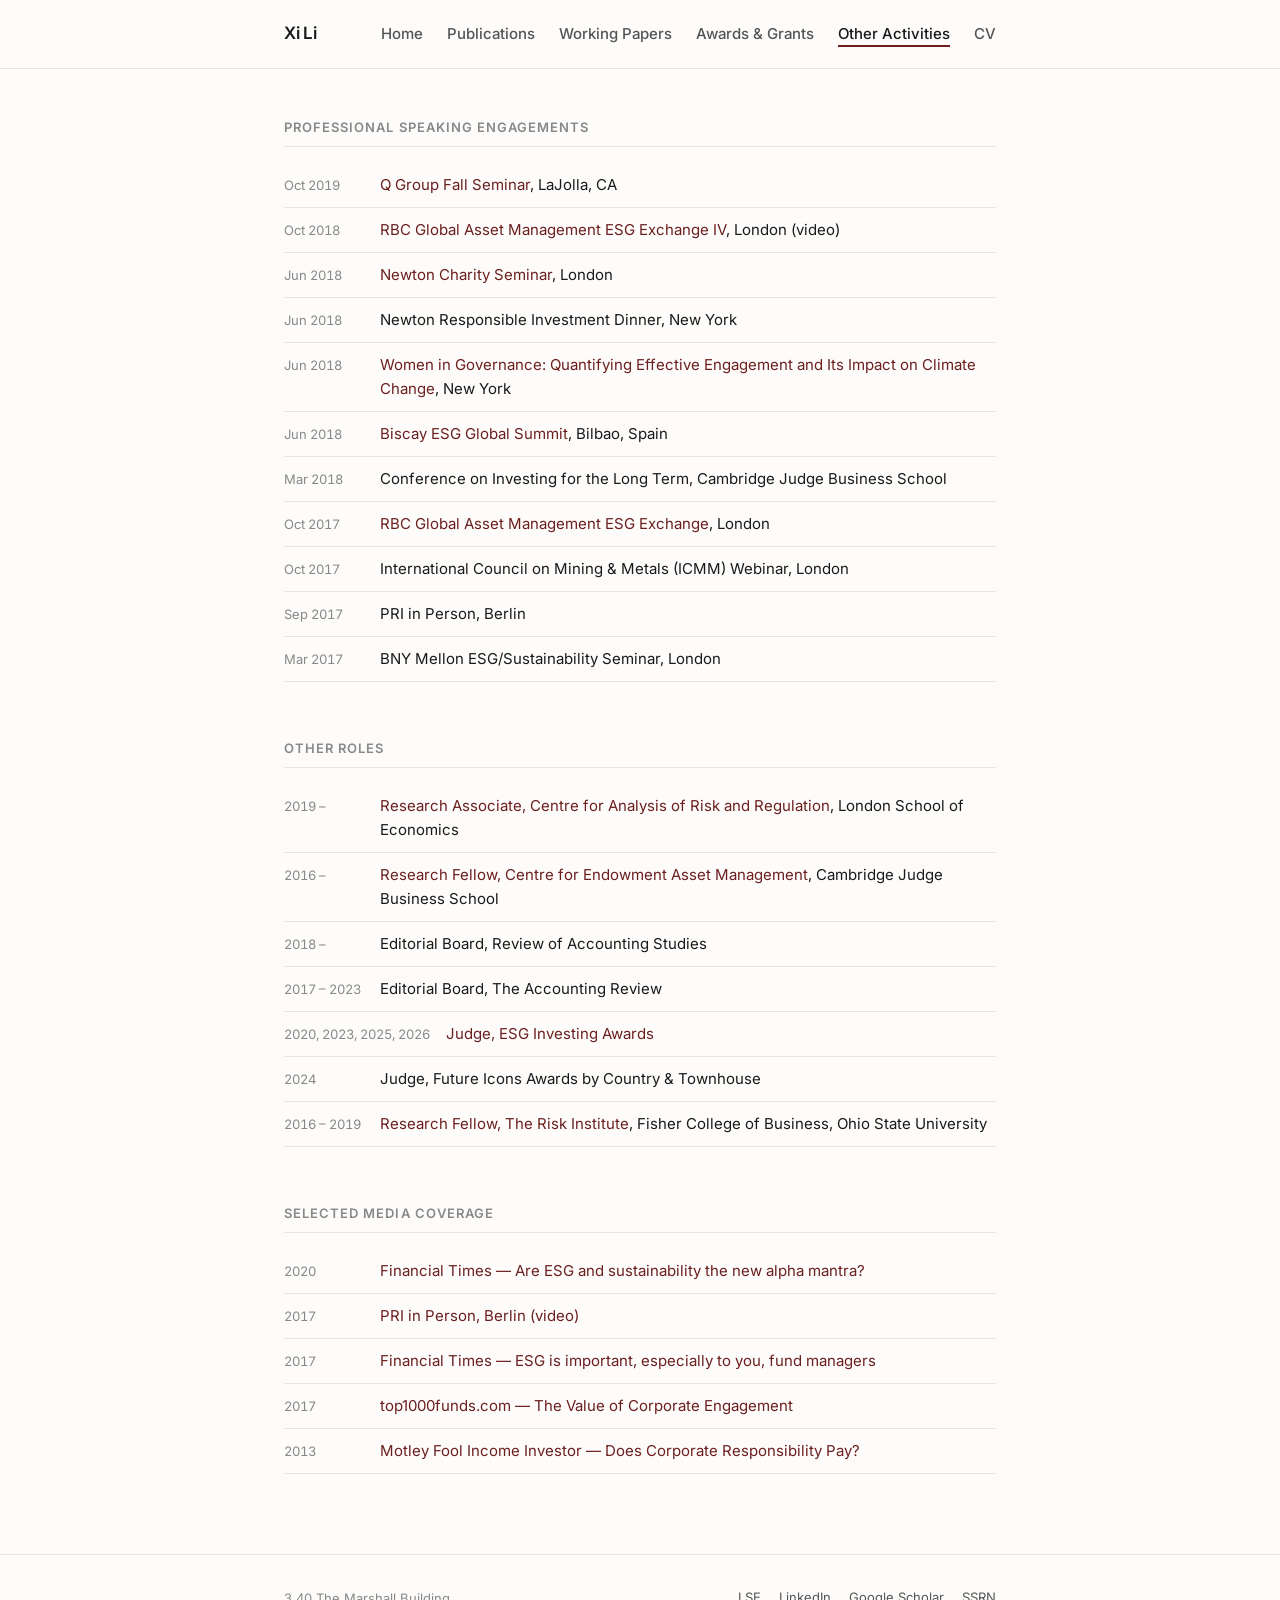
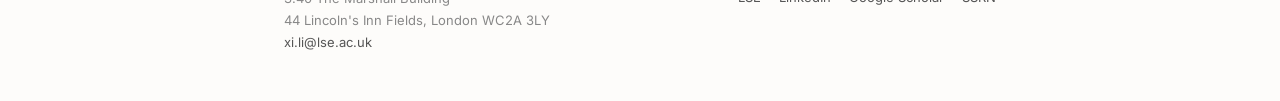
==== other-activities.html @ 0effff0c "Initial site" ====
<!doctype html>
<html lang="en">
<head>
<meta charset="utf-8">
<meta name="viewport" content="width=device-width, initial-scale=1">
<title>Other Activities — Xi Li</title>
<meta name="description" content="Speaking engagements, professional roles, and selected media coverage of Xi Li, Associate Professor of Accounting at LSE.">
<link rel="preconnect" href="https://fonts.googleapis.com">
<link rel="preconnect" href="https://fonts.gstatic.com" crossorigin>
<link href="https://fonts.googleapis.com/css2?family=Inter:wght@400;500;600&family=Source+Serif+4:opsz,wght@8..60,400;8..60,600;8..60,700&display=swap" rel="stylesheet">
<link rel="stylesheet" href="css/style.css">
</head>
<body>

<header class="site">
  <div class="wrap">
    <a href="index.html" class="brand">Xi Li</a>
    <nav class="primary">
      <a href="index.html">Home</a>
      <a href="publications.html">Publications</a>
      <a href="working-papers.html">Working Papers</a>
      <a href="awards.html">Awards &amp; Grants</a>
      <a href="other-activities.html" class="active">Other Activities</a>
      <a href="https://www.dropbox.com/scl/fi/eag09mhyev8l4w1ts8stu/CV-Xi-Li.pdf?rlkey=f359xc6a29ypjdeu09ueyacdv&amp;raw=1" target="_blank" rel="noopener">CV</a>
    </nav>
  </div>
</header>

<main class="wrap">

  <section class="block">
    <h2 class="section">Professional Speaking Engagements</h2>
    <ul class="awards">
      <li><span class="year">Oct 2019</span><span class="what"><a href="https://qgroup.wildapricot.org/" target="_blank" rel="noopener">Q Group Fall Seminar</a>, LaJolla, CA</span></li>
      <li><span class="year">Oct 2018</span><span class="what"><a href="https://www.linkedin.com/feed/update/urn:li:activity:6470987042464497664/" target="_blank" rel="noopener">RBC Global Asset Management ESG Exchange IV</a>, London (video)</span></li>
      <li><span class="year">Jun 2018</span><span class="what"><a href="https://www.newtonim.com/charity-seminar/agenda/" target="_blank" rel="noopener">Newton Charity Seminar</a>, London</span></li>
      <li><span class="year">Jun 2018</span><span class="what">Newton Responsible Investment Dinner, New York</span></li>
      <li><span class="year">Jun 2018</span><span class="what"><a href="https://www.newtonim.com/global/women-in-governance/" target="_blank" rel="noopener">Women in Governance: Quantifying Effective Engagement and Its Impact on Climate Change</a>, New York</span></li>
      <li><span class="year">Jun 2018</span><span class="what"><a href="https://www.biscayesgsummit.eus/en/programa/" target="_blank" rel="noopener">Biscay ESG Global Summit</a>, Bilbao, Spain</span></li>
      <li><span class="year">Mar 2018</span><span class="what">Conference on Investing for the Long Term, Cambridge Judge Business School</span></li>
      <li><span class="year">Oct 2017</span><span class="what"><a href="http://global.rbcgam.com/resources/documents/pdf/esg-exchange-2-201710-panel-write-up.pdf" target="_blank" rel="noopener">RBC Global Asset Management ESG Exchange</a>, London</span></li>
      <li><span class="year">Oct 2017</span><span class="what">International Council on Mining &amp; Metals (ICMM) Webinar, London</span></li>
      <li><span class="year">Sep 2017</span><span class="what">PRI in Person, Berlin</span></li>
      <li><span class="year">Mar 2017</span><span class="what">BNY Mellon ESG/Sustainability Seminar, London</span></li>
    </ul>
  </section>

  <section class="block">
    <h2 class="section">Other Roles</h2>
    <ul class="awards">
      <li><span class="year">2019 –</span><span class="what"><a href="http://www.lse.ac.uk/accounting/CARR" target="_blank" rel="noopener">Research Associate, Centre for Analysis of Risk and Regulation</a>, London School of Economics</span></li>
      <li><span class="year">2016 –</span><span class="what"><a href="https://www.jbs.cam.ac.uk/faculty-research/centres/ceam/" target="_blank" rel="noopener">Research Fellow, Centre for Endowment Asset Management</a>, Cambridge Judge Business School</span></li>
      <li><span class="year">2018 –</span><span class="what">Editorial Board, Review of Accounting Studies</span></li>
      <li><span class="year">2017 – 2023</span><span class="what">Editorial Board, The Accounting Review</span></li>
      <li><span class="year">2020, 2023, 2025, 2026</span><span class="what"><a href="https://www.esginvesting.co.uk/awards/" target="_blank" rel="noopener">Judge, ESG Investing Awards</a></span></li>
      <li><span class="year">2024</span><span class="what">Judge, Future Icons Awards by Country &amp; Townhouse</span></li>
      <li><span class="year">2016 – 2019</span><span class="what"><a href="https://fisher.osu.edu/centers-partnerships/risk-institute" target="_blank" rel="noopener">Research Fellow, The Risk Institute</a>, Fisher College of Business, Ohio State University</span></li>
    </ul>
  </section>

  <section class="block">
    <h2 class="section">Selected Media Coverage</h2>
    <ul class="awards">
      <li><span class="year">2020</span><span class="what"><a href="https://www.ft.com/content/6cee0b48-7760-46a5-9759-243aaaff7f8a" target="_blank" rel="noopener">Financial Times — Are ESG and sustainability the new alpha mantra?</a></span></li>
      <li><span class="year">2017</span><span class="what"><a href="https://www.youtube.com/watch?time_continue=2&amp;v=VAPi_jyHh-k" target="_blank" rel="noopener">PRI in Person, Berlin (video)</a></span></li>
      <li><span class="year">2017</span><span class="what"><a href="https://www.ft.com/content/33fe4068-f6f4-11e7-8715-e94187b3017e" target="_blank" rel="noopener">Financial Times — ESG is important, especially to you, fund managers</a></span></li>
      <li><span class="year">2017</span><span class="what"><a href="https://www.top1000funds.com/pri-in-person/2017/09/28/the-value-of-corporate-engagement/" target="_blank" rel="noopener">top1000funds.com — The Value of Corporate Engagement</a></span></li>
      <li><span class="year">2013</span><span class="what"><a href="https://www.xiliphd.com/wp-content/uploads/2018/03/Motley-Fool-Income-Investor-April-2013.pdf" target="_blank" rel="noopener">Motley Fool Income Investor — Does Corporate Responsibility Pay?</a></span></li>
    </ul>
  </section>

</main>

<footer class="site">
  <div class="wrap">
    <div class="contact">
      3.40 The Marshall Building<br>
      44 Lincoln's Inn Fields, London WC2A 3LY<br>
      <a href="mailto:xi.li@lse.ac.uk">xi.li@lse.ac.uk</a>
    </div>
    <div class="links">
      <a href="http://www.lse.ac.uk/accounting/people/xi-li" target="_blank" rel="noopener">LSE</a>
      <a href="https://www.linkedin.com/in/xi-li/" target="_blank" rel="noopener">LinkedIn</a>
      <a href="https://scholar.google.co.uk/citations?hl=en&amp;user=zsWf_08AAAAJ" target="_blank" rel="noopener">Google Scholar</a>
      <a href="http://papers.ssrn.com/sol3/cf_dev/AbsByAuth.cfm?per_id=740026" target="_blank" rel="noopener">SSRN</a>
    </div>
  </div>
</footer>

</body>
</html>
---- css/style.css ----
:root {
  --text: #1a1a1a;
  --text-muted: #555;
  --text-faint: #888;
  --rule: #e5e5e5;
  --accent: #6b1f1f;
  --bg: #fdfcfa;
  --bg-soft: #f5f2ec;
  --max-w: 760px;
  --serif: 'Source Serif 4', 'Source Serif Pro', Georgia, 'Times New Roman', serif;
  --sans: 'Inter', -apple-system, BlinkMacSystemFont, 'Segoe UI', system-ui, sans-serif;
}

* { box-sizing: border-box; }

html, body {
  margin: 0;
  padding: 0;
}

body {
  font-family: var(--serif);
  font-size: 18px;
  line-height: 1.6;
  color: var(--text);
  background: var(--bg);
  -webkit-font-smoothing: antialiased;
  -moz-osx-font-smoothing: grayscale;
}

.wrap {
  max-width: var(--max-w);
  margin: 0 auto;
  padding: 0 24px;
}

/* ---- Header / nav ---- */
header.site {
  border-bottom: 1px solid var(--rule);
  padding: 20px 0;
  margin-bottom: 48px;
}

header.site .wrap {
  display: flex;
  justify-content: space-between;
  align-items: baseline;
  flex-wrap: wrap;
  gap: 12px 24px;
}

.brand {
  font-family: var(--sans);
  font-weight: 600;
  font-size: 17px;
  letter-spacing: -0.01em;
  color: var(--text);
  text-decoration: none;
}

.brand:hover { color: var(--accent); }

nav.primary {
  font-family: var(--sans);
  font-size: 15px;
}

nav.primary a {
  color: var(--text-muted);
  text-decoration: none;
  margin-left: 20px;
  font-weight: 500;
}

nav.primary a:first-child { margin-left: 0; }
nav.primary a:hover { color: var(--accent); }
nav.primary a.active { color: var(--text); border-bottom: 2px solid var(--accent); padding-bottom: 2px; }

@media (max-width: 640px) {
  header.site { padding: 16px 0; margin-bottom: 32px; }
  header.site .wrap { flex-direction: column; align-items: flex-start; gap: 8px; }
  nav.primary { width: 100%; overflow-x: auto; white-space: nowrap; padding-bottom: 4px; }
  nav.primary a { margin-left: 0; margin-right: 18px; }
}

/* ---- Hero (home) ---- */
.hero {
  display: grid;
  grid-template-columns: 180px 1fr;
  gap: 32px;
  align-items: start;
  margin-bottom: 48px;
}

.hero img.headshot {
  width: 180px;
  height: auto;
  display: block;
}

.hero h1 {
  font-family: var(--sans);
  font-size: 32px;
  font-weight: 600;
  line-height: 1.15;
  letter-spacing: -0.02em;
  margin: 0 0 8px;
}

.hero .title {
  font-family: var(--sans);
  font-size: 16px;
  color: var(--text-muted);
  margin: 0 0 4px;
  font-weight: 400;
}

.hero .affil {
  font-family: var(--sans);
  font-size: 14px;
  color: var(--text-faint);
  margin: 0;
}

@media (max-width: 640px) {
  .hero { grid-template-columns: 1fr; gap: 20px; }
  .hero img.headshot { width: 140px; }
  .hero h1 { font-size: 28px; }
}

/* ---- Section blocks ---- */
section.block {
  margin-bottom: 56px;
}

h2.section {
  font-family: var(--sans);
  font-size: 13px;
  font-weight: 600;
  letter-spacing: 0.08em;
  text-transform: uppercase;
  color: var(--text-faint);
  margin: 0 0 16px;
  padding-bottom: 8px;
  border-bottom: 1px solid var(--rule);
}

p { margin: 0 0 16px; }

a { color: var(--accent); text-decoration: none; border-bottom: 1px solid transparent; }
a:hover { border-bottom-color: var(--accent); }

/* Bio paragraph styling */
.bio { font-size: 18px; }
.bio strong { font-weight: 600; }

/* ---- Featured paper card ---- */
.featured {
  background: var(--bg-soft);
  border-left: 3px solid var(--accent);
  padding: 20px 24px;
  margin-top: 8px;
}

.featured .label {
  font-family: var(--sans);
  font-size: 11px;
  font-weight: 600;
  letter-spacing: 0.1em;
  text-transform: uppercase;
  color: var(--accent);
  margin-bottom: 8px;
}

.featured .paper-title {
  font-family: var(--serif);
  font-size: 22px;
  font-weight: 600;
  line-height: 1.3;
  margin: 0 0 6px;
}

.featured .paper-meta {
  font-family: var(--sans);
  font-size: 14px;
  color: var(--text-muted);
  margin-bottom: 12px;
}

.featured .paper-venue {
  font-family: var(--sans);
  font-size: 13px;
  color: var(--text-faint);
  font-style: italic;
}

.featured ul.honors {
  margin: 12px 0 0;
  padding-left: 18px;
  font-family: var(--sans);
  font-size: 13px;
  color: var(--text-muted);
}

.featured ul.honors li { margin-bottom: 2px; }

/* ---- Publication / paper lists ---- */
ol.pub-list, ul.pub-list {
  list-style: none;
  padding: 0;
  margin: 0;
  counter-reset: item;
}

ol.pub-list li, ul.pub-list li {
  padding: 16px 0;
  border-bottom: 1px solid var(--rule);
  position: relative;
  counter-increment: item;
}

ol.pub-list li::before {
  content: counter(item) ".";
  position: absolute;
  left: -32px;
  top: 16px;
  font-family: var(--sans);
  font-size: 13px;
  color: var(--text-faint);
  font-weight: 500;
}

@media (max-width: 640px) {
  ol.pub-list li::before { display: none; }
}

ol.pub-list { padding-left: 32px; }
@media (max-width: 640px) { ol.pub-list { padding-left: 0; } }

.pub-title {
  font-weight: 600;
  font-size: 17px;
  display: block;
  margin-bottom: 4px;
}

.pub-authors {
  font-family: var(--sans);
  font-size: 14px;
  color: var(--text-muted);
  display: block;
  margin-bottom: 4px;
}

.pub-venue {
  font-family: var(--sans);
  font-size: 13px;
  color: var(--text-faint);
  font-style: italic;
}

.pub-honors {
  margin: 8px 0 0;
  padding-left: 16px;
  font-family: var(--sans);
  font-size: 13px;
  color: var(--text-muted);
}

.pub-honors li { padding: 2px 0; border: none; }
.pub-honors li::before { display: none; }

/* ---- Quick links row ---- */
.quick-links {
  display: flex;
  flex-wrap: wrap;
  gap: 8px 16px;
  font-family: var(--sans);
  font-size: 14px;
  margin-top: 12px;
}

.quick-links a {
  display: inline-flex;
  align-items: center;
  padding: 6px 12px;
  border: 1px solid var(--rule);
  border-radius: 4px;
  color: var(--text-muted);
  background: #fff;
}

.quick-links a:hover {
  border-color: var(--accent);
  color: var(--accent);
}

/* ---- Affiliations grid (home) ---- */
.affil-grid {
  font-family: var(--sans);
  font-size: 14px;
  color: var(--text-muted);
}

.affil-grid li {
  list-style: none;
  padding: 6px 0;
  border-bottom: 1px dotted var(--rule);
}

.affil-grid ul { padding: 0; margin: 0; }
.affil-grid li:last-child { border-bottom: none; }
.affil-grid .role { color: var(--text); font-weight: 500; }
.affil-grid .org { color: var(--text-muted); }

/* ---- Teaching ---- */
.teach-block { margin-bottom: 28px; }
.teach-block h3 {
  font-family: var(--sans);
  font-size: 16px;
  font-weight: 600;
  margin: 0 0 8px;
}
.teach-block ul {
  list-style: none;
  padding: 0;
  margin: 0;
  font-family: var(--sans);
  font-size: 14px;
}
.teach-block li {
  padding: 6px 0;
  border-bottom: 1px dotted var(--rule);
  color: var(--text-muted);
}
.teach-block li:last-child { border-bottom: none; }
.teach-block .course { color: var(--text); font-weight: 500; }
.teach-block .when { color: var(--text-faint); font-size: 13px; }

/* ---- Awards list ---- */
ul.awards {
  list-style: none;
  padding: 0;
  margin: 0;
  font-family: var(--sans);
  font-size: 15px;
}

ul.awards li {
  padding: 10px 0;
  border-bottom: 1px solid var(--rule);
  display: flex;
  gap: 16px;
}

ul.awards .year {
  color: var(--text-faint);
  font-size: 13px;
  min-width: 80px;
  flex-shrink: 0;
  padding-top: 2px;
  font-variant-numeric: tabular-nums;
}

ul.awards .what {
  color: var(--text);
}

/* ---- Footer ---- */
footer.site {
  border-top: 1px solid var(--rule);
  margin-top: 80px;
  padding: 32px 0 48px;
  font-family: var(--sans);
  font-size: 13px;
  color: var(--text-faint);
}

footer.site .wrap {
  display: flex;
  justify-content: space-between;
  flex-wrap: wrap;
  gap: 16px;
}

footer.site a {
  color: var(--text-muted);
  border-bottom: none;
}

footer.site a:hover { color: var(--accent); }

footer.site .contact { line-height: 1.7; }
footer.site .links a { margin-left: 14px; }
footer.site .links a:first-child { margin-left: 0; }

@media (max-width: 640px) {
  footer.site .wrap { flex-direction: column; }
  footer.site .links a { margin-left: 0; margin-right: 14px; }
}
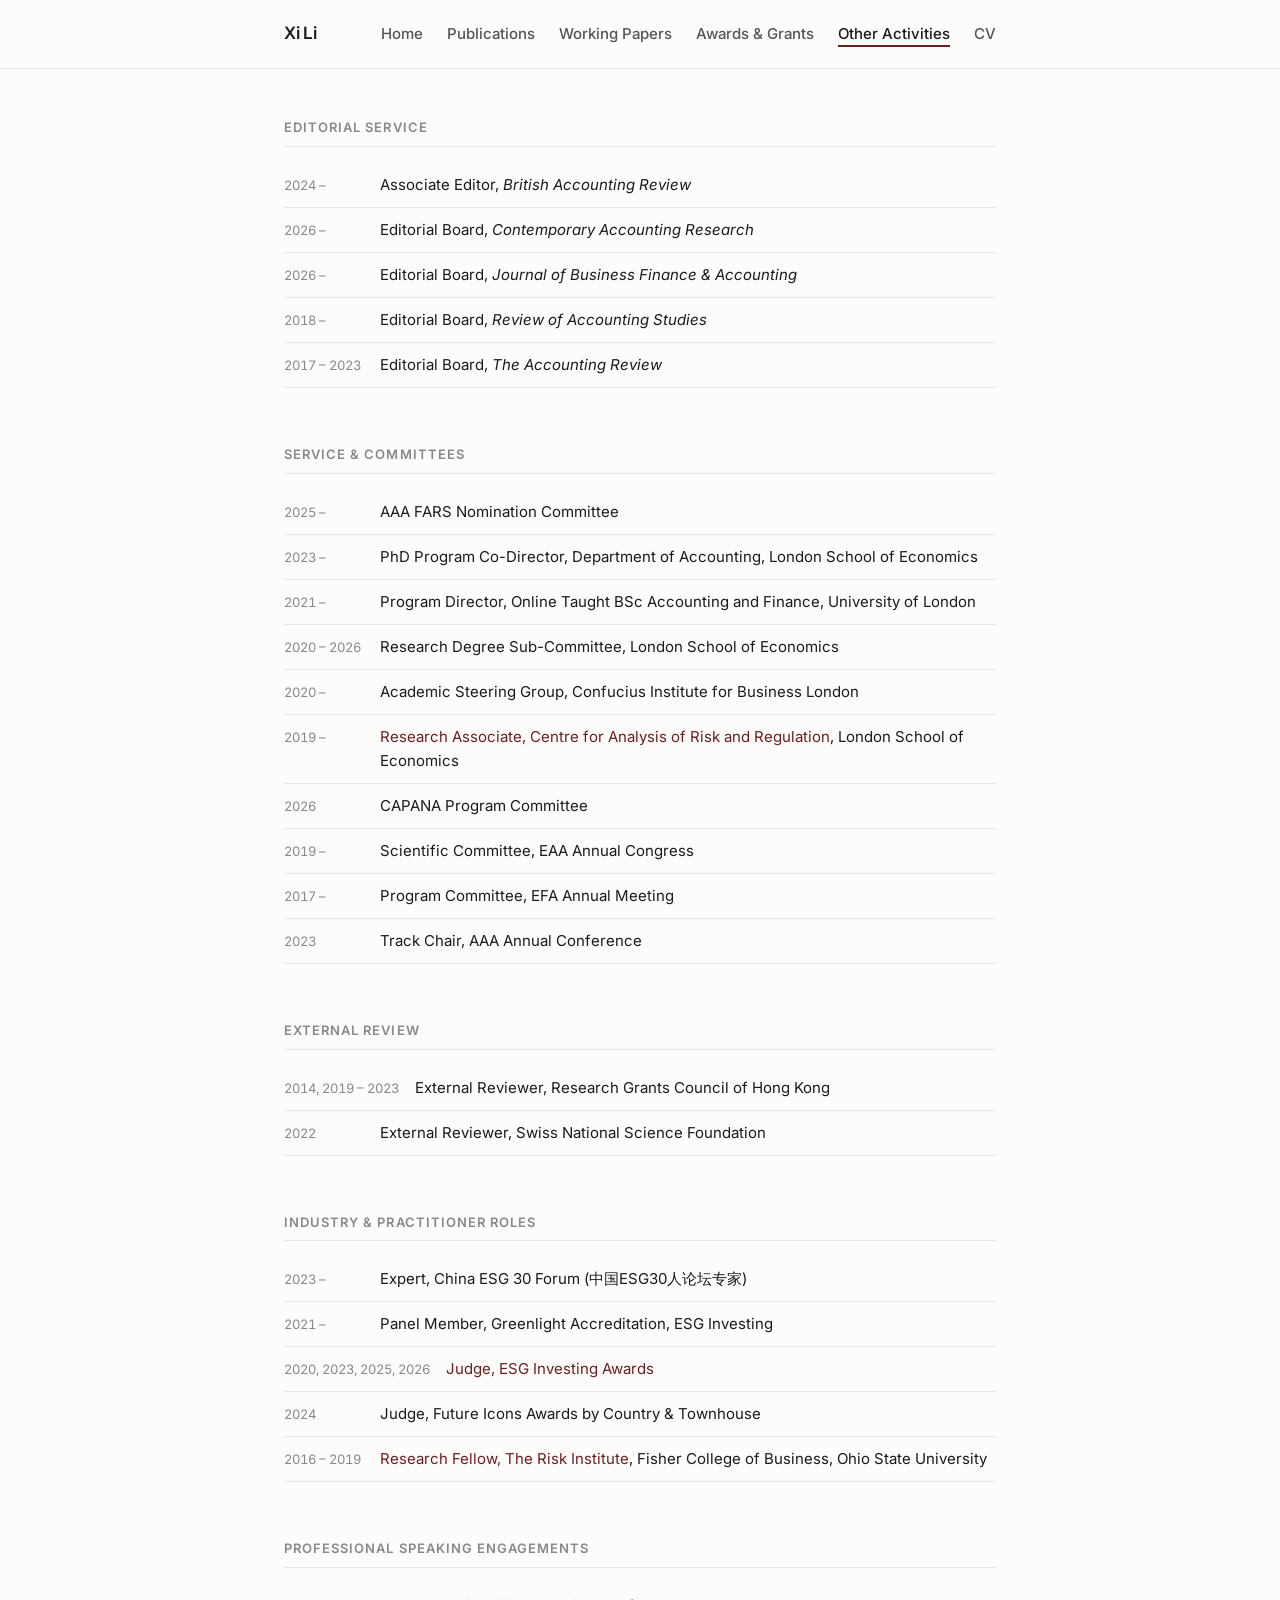
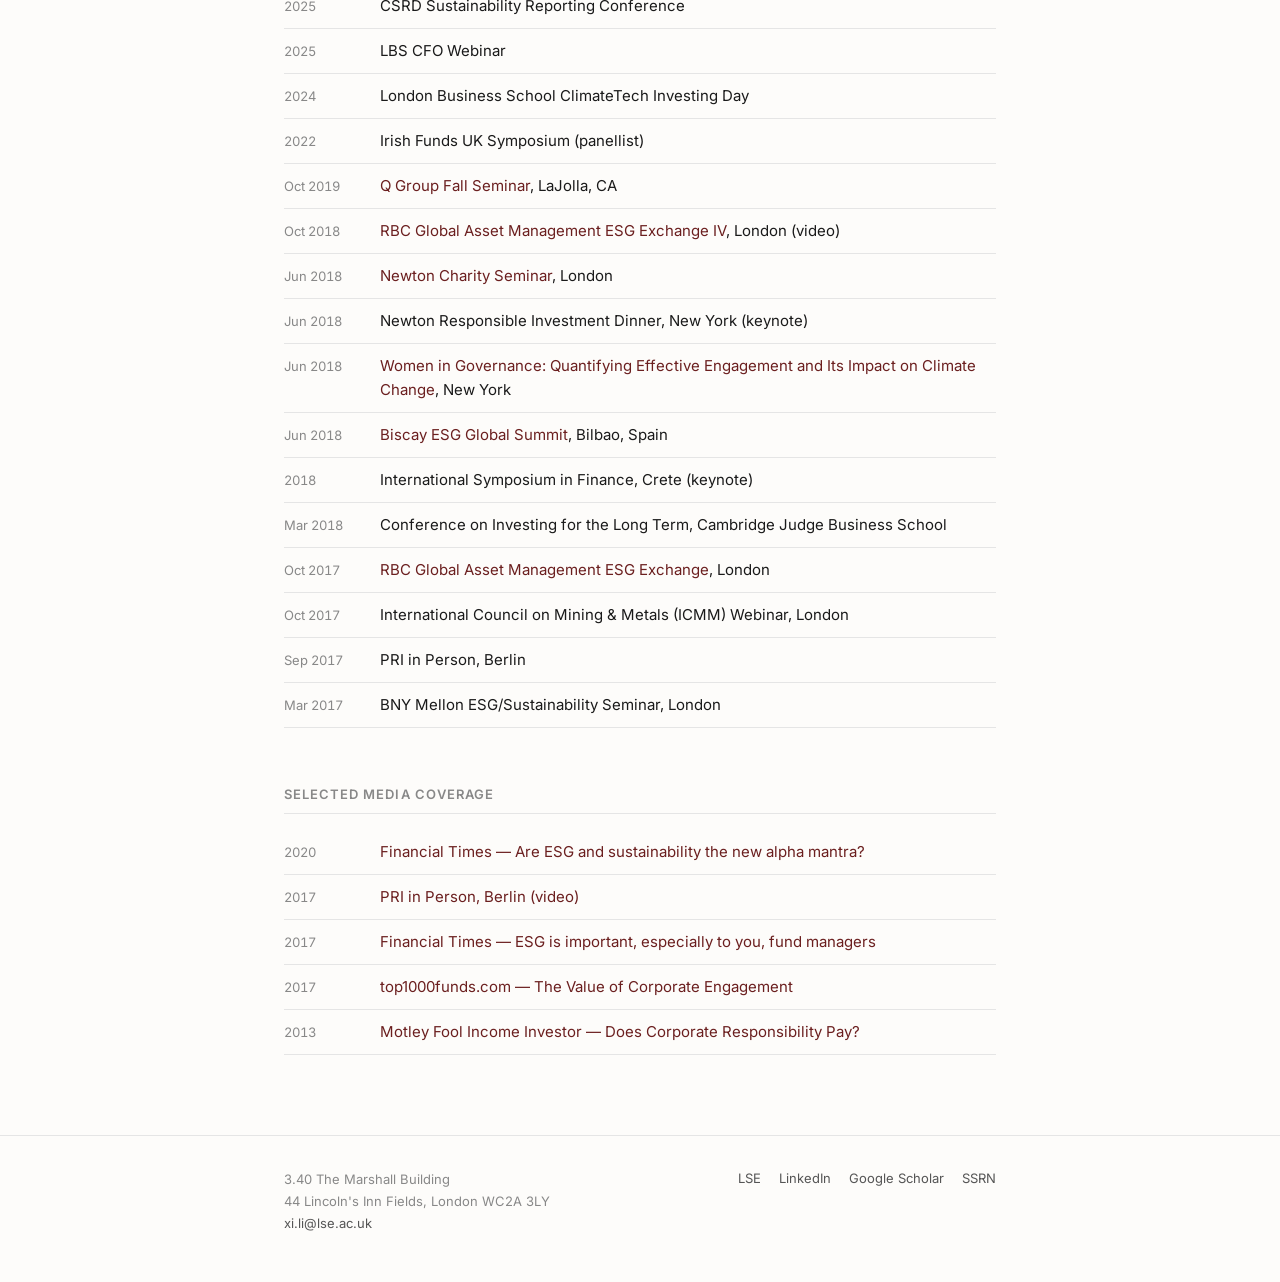
==== commit 48737975: "Inline title+authors, drop interior dividers, expand Other Activities" ====
--- a/other-activities.html
+++ b/other-activities.html
@@ -4,7 +4,7 @@
 <meta charset="utf-8">
 <meta name="viewport" content="width=device-width, initial-scale=1">
 <title>Other Activities — Xi Li</title>
-<meta name="description" content="Speaking engagements, professional roles, and selected media coverage of Xi Li, Associate Professor of Accounting at LSE.">
+<meta name="description" content="Editorial service, speaking engagements, committee work, and selected media coverage of Xi Li, Associate Professor of Accounting at LSE.">
 <link rel="preconnect" href="https://fonts.googleapis.com">
 <link rel="preconnect" href="https://fonts.gstatic.com" crossorigin>
 <link href="https://fonts.googleapis.com/css2?family=Inter:wght@400;500;600&family=Source+Serif+4:opsz,wght@8..60,400;8..60,600;8..60,700&display=swap" rel="stylesheet">
@@ -29,32 +29,70 @@
 <main class="wrap">
 
   <section class="block">
+    <h2 class="section">Editorial Service</h2>
+    <ul class="awards">
+      <li><span class="year">2024 –</span><span class="what">Associate Editor, <em>British Accounting Review</em></span></li>
+      <li><span class="year">2026 –</span><span class="what">Editorial Board, <em>Contemporary Accounting Research</em></span></li>
+      <li><span class="year">2026 –</span><span class="what">Editorial Board, <em>Journal of Business Finance &amp; Accounting</em></span></li>
+      <li><span class="year">2018 –</span><span class="what">Editorial Board, <em>Review of Accounting Studies</em></span></li>
+      <li><span class="year">2017 – 2023</span><span class="what">Editorial Board, <em>The Accounting Review</em></span></li>
+    </ul>
+  </section>
+
+  <section class="block">
+    <h2 class="section">Service &amp; Committees</h2>
+    <ul class="awards">
+      <li><span class="year">2025 –</span><span class="what">AAA FARS Nomination Committee</span></li>
+      <li><span class="year">2023 –</span><span class="what">PhD Program Co-Director, Department of Accounting, London School of Economics</span></li>
+      <li><span class="year">2021 –</span><span class="what">Program Director, Online Taught BSc Accounting and Finance, University of London</span></li>
+      <li><span class="year">2020 – 2026</span><span class="what">Research Degree Sub-Committee, London School of Economics</span></li>
+      <li><span class="year">2020 –</span><span class="what">Academic Steering Group, Confucius Institute for Business London</span></li>
+      <li><span class="year">2019 –</span><span class="what"><a href="http://www.lse.ac.uk/accounting/CARR" target="_blank" rel="noopener">Research Associate, Centre for Analysis of Risk and Regulation</a>, London School of Economics</span></li>
+      <li><span class="year">2026</span><span class="what">CAPANA Program Committee</span></li>
+      <li><span class="year">2019 –</span><span class="what">Scientific Committee, EAA Annual Congress</span></li>
+      <li><span class="year">2017 –</span><span class="what">Program Committee, EFA Annual Meeting</span></li>
+      <li><span class="year">2023</span><span class="what">Track Chair, AAA Annual Conference</span></li>
+    </ul>
+  </section>
+
+  <section class="block">
+    <h2 class="section">External Review</h2>
+    <ul class="awards">
+      <li><span class="year">2014, 2019 – 2023</span><span class="what">External Reviewer, Research Grants Council of Hong Kong</span></li>
+      <li><span class="year">2022</span><span class="what">External Reviewer, Swiss National Science Foundation</span></li>
+    </ul>
+  </section>
+
+  <section class="block">
+    <h2 class="section">Industry &amp; Practitioner Roles</h2>
+    <ul class="awards">
+      <li><span class="year">2023 –</span><span class="what">Expert, China ESG 30 Forum (中国ESG30人论坛专家)</span></li>
+      <li><span class="year">2021 –</span><span class="what">Panel Member, Greenlight Accreditation, ESG Investing</span></li>
+      <li><span class="year">2020, 2023, 2025, 2026</span><span class="what"><a href="https://www.esginvesting.co.uk/awards/" target="_blank" rel="noopener">Judge, ESG Investing Awards</a></span></li>
+      <li><span class="year">2024</span><span class="what">Judge, Future Icons Awards by Country &amp; Townhouse</span></li>
+      <li><span class="year">2016 – 2019</span><span class="what"><a href="https://fisher.osu.edu/centers-partnerships/risk-institute" target="_blank" rel="noopener">Research Fellow, The Risk Institute</a>, Fisher College of Business, Ohio State University</span></li>
+    </ul>
+  </section>
+
+  <section class="block">
     <h2 class="section">Professional Speaking Engagements</h2>
     <ul class="awards">
+      <li><span class="year">2025</span><span class="what">CSRD Sustainability Reporting Conference</span></li>
+      <li><span class="year">2025</span><span class="what">LBS CFO Webinar</span></li>
+      <li><span class="year">2024</span><span class="what">London Business School ClimateTech Investing Day</span></li>
+      <li><span class="year">2022</span><span class="what">Irish Funds UK Symposium (panellist)</span></li>
       <li><span class="year">Oct 2019</span><span class="what"><a href="https://qgroup.wildapricot.org/" target="_blank" rel="noopener">Q Group Fall Seminar</a>, LaJolla, CA</span></li>
       <li><span class="year">Oct 2018</span><span class="what"><a href="https://www.linkedin.com/feed/update/urn:li:activity:6470987042464497664/" target="_blank" rel="noopener">RBC Global Asset Management ESG Exchange IV</a>, London (video)</span></li>
       <li><span class="year">Jun 2018</span><span class="what"><a href="https://www.newtonim.com/charity-seminar/agenda/" target="_blank" rel="noopener">Newton Charity Seminar</a>, London</span></li>
-      <li><span class="year">Jun 2018</span><span class="what">Newton Responsible Investment Dinner, New York</span></li>
+      <li><span class="year">Jun 2018</span><span class="what">Newton Responsible Investment Dinner, New York (keynote)</span></li>
       <li><span class="year">Jun 2018</span><span class="what"><a href="https://www.newtonim.com/global/women-in-governance/" target="_blank" rel="noopener">Women in Governance: Quantifying Effective Engagement and Its Impact on Climate Change</a>, New York</span></li>
       <li><span class="year">Jun 2018</span><span class="what"><a href="https://www.biscayesgsummit.eus/en/programa/" target="_blank" rel="noopener">Biscay ESG Global Summit</a>, Bilbao, Spain</span></li>
+      <li><span class="year">2018</span><span class="what">International Symposium in Finance, Crete (keynote)</span></li>
       <li><span class="year">Mar 2018</span><span class="what">Conference on Investing for the Long Term, Cambridge Judge Business School</span></li>
       <li><span class="year">Oct 2017</span><span class="what"><a href="http://global.rbcgam.com/resources/documents/pdf/esg-exchange-2-201710-panel-write-up.pdf" target="_blank" rel="noopener">RBC Global Asset Management ESG Exchange</a>, London</span></li>
       <li><span class="year">Oct 2017</span><span class="what">International Council on Mining &amp; Metals (ICMM) Webinar, London</span></li>
       <li><span class="year">Sep 2017</span><span class="what">PRI in Person, Berlin</span></li>
       <li><span class="year">Mar 2017</span><span class="what">BNY Mellon ESG/Sustainability Seminar, London</span></li>
-    </ul>
-  </section>
-
-  <section class="block">
-    <h2 class="section">Other Roles</h2>
-    <ul class="awards">
-      <li><span class="year">2019 –</span><span class="what"><a href="http://www.lse.ac.uk/accounting/CARR" target="_blank" rel="noopener">Research Associate, Centre for Analysis of Risk and Regulation</a>, London School of Economics</span></li>
-      <li><span class="year">2016 –</span><span class="what"><a href="https://www.jbs.cam.ac.uk/faculty-research/centres/ceam/" target="_blank" rel="noopener">Research Fellow, Centre for Endowment Asset Management</a>, Cambridge Judge Business School</span></li>
-      <li><span class="year">2018 –</span><span class="what">Editorial Board, Review of Accounting Studies</span></li>
-      <li><span class="year">2017 – 2023</span><span class="what">Editorial Board, The Accounting Review</span></li>
-      <li><span class="year">2020, 2023, 2025, 2026</span><span class="what"><a href="https://www.esginvesting.co.uk/awards/" target="_blank" rel="noopener">Judge, ESG Investing Awards</a></span></li>
-      <li><span class="year">2024</span><span class="what">Judge, Future Icons Awards by Country &amp; Townhouse</span></li>
-      <li><span class="year">2016 – 2019</span><span class="what"><a href="https://fisher.osu.edu/centers-partnerships/risk-institute" target="_blank" rel="noopener">Research Fellow, The Risk Institute</a>, Fisher College of Business, Ohio State University</span></li>
     </ul>
   </section>
 
--- a/css/style.css
+++ b/css/style.css
@@ -213,8 +213,7 @@
 }
 
 ol.pub-list li, ul.pub-list li {
-  padding: 16px 0;
-  border-bottom: 1px solid var(--rule);
+  padding: 14px 0;
   position: relative;
   counter-increment: item;
 }
@@ -240,23 +239,22 @@
 .pub-title {
   font-weight: 600;
   font-size: 17px;
+  margin-right: 6px;
+}
+
+.pub-authors {
+  font-family: var(--sans);
+  font-size: 14px;
+  color: var(--text-muted);
+}
+
+.pub-venue {
+  font-family: var(--sans);
+  font-size: 13px;
+  color: var(--text-faint);
+  font-style: italic;
   display: block;
-  margin-bottom: 4px;
-}
-
-.pub-authors {
-  font-family: var(--sans);
-  font-size: 14px;
-  color: var(--text-muted);
-  display: block;
-  margin-bottom: 4px;
-}
-
-.pub-venue {
-  font-family: var(--sans);
-  font-size: 13px;
-  color: var(--text-faint);
-  font-style: italic;
+  margin-top: 4px;
 }
 
 .pub-honors {
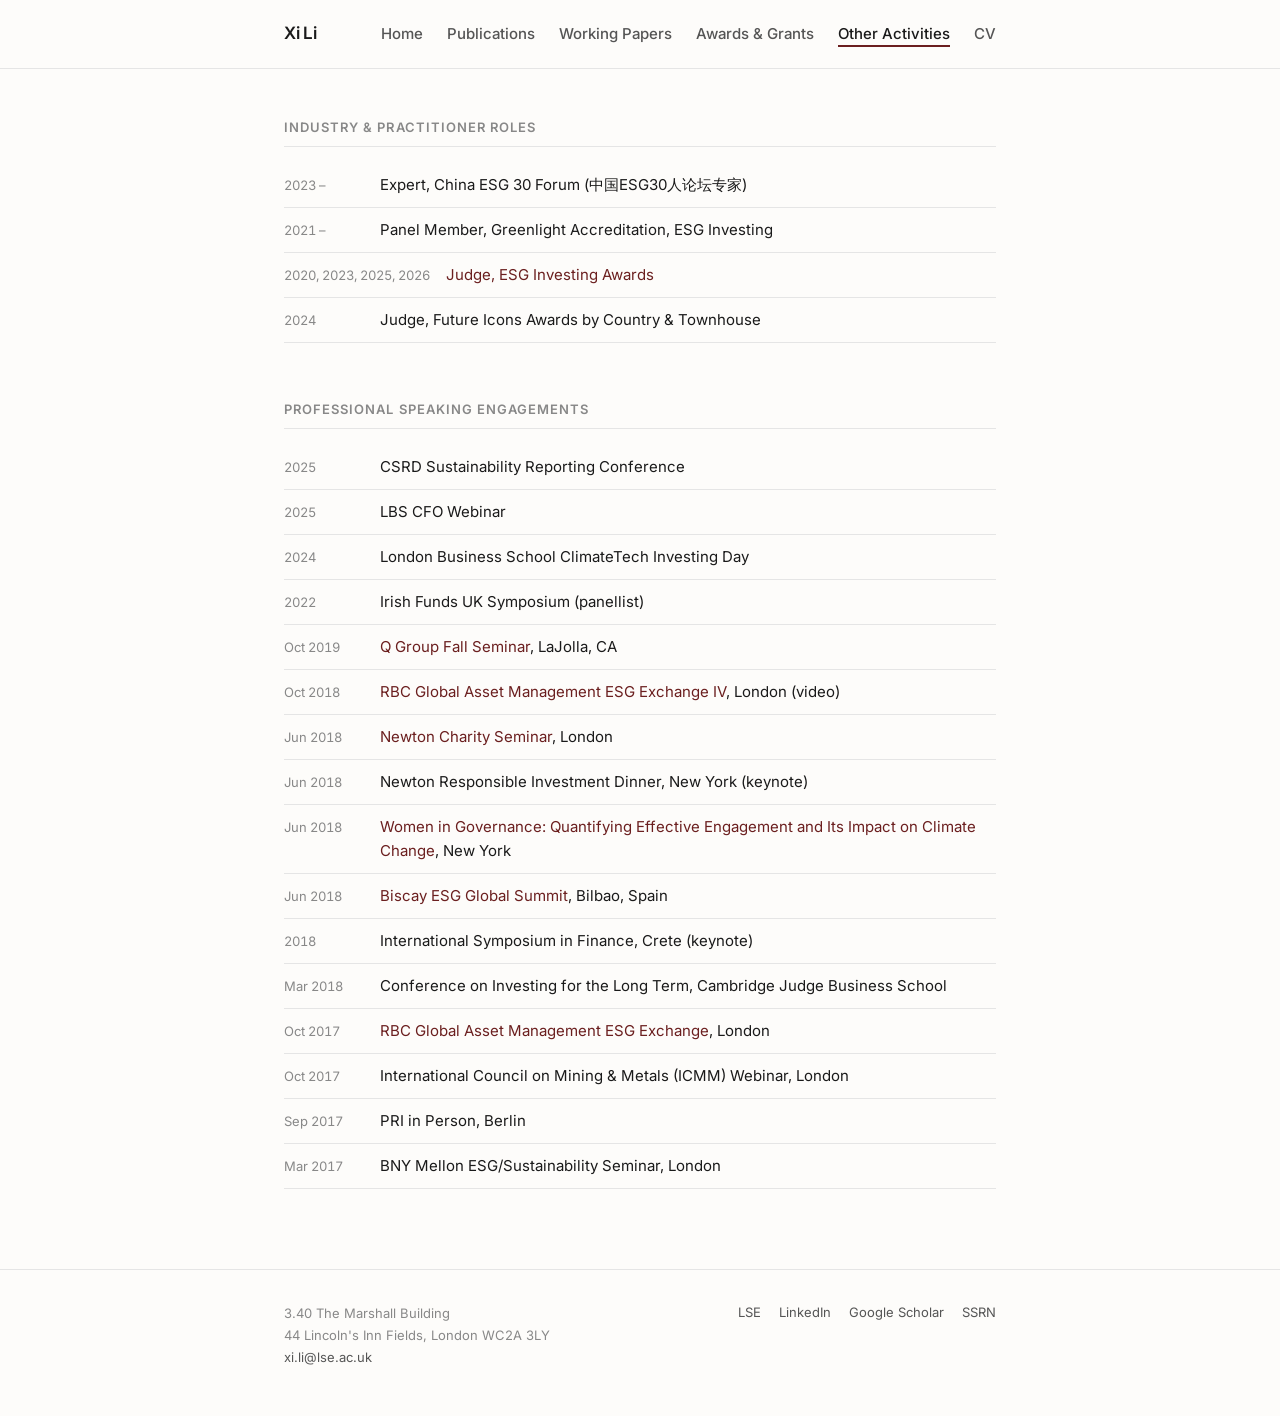
==== commit 8b97a60a: "Other Activities: keep only Industry roles + Speaking Engagements" ====
--- a/other-activities.html
+++ b/other-activities.html
@@ -4,7 +4,7 @@
 <meta charset="utf-8">
 <meta name="viewport" content="width=device-width, initial-scale=1">
 <title>Other Activities — Xi Li</title>
-<meta name="description" content="Editorial service, speaking engagements, committee work, and selected media coverage of Xi Li, Associate Professor of Accounting at LSE.">
+<meta name="description" content="Industry and practitioner roles and professional speaking engagements of Xi Li, Associate Professor of Accounting at LSE.">
 <link rel="preconnect" href="https://fonts.googleapis.com">
 <link rel="preconnect" href="https://fonts.gstatic.com" crossorigin>
 <link href="https://fonts.googleapis.com/css2?family=Inter:wght@400;500;600&family=Source+Serif+4:opsz,wght@8..60,400;8..60,600;8..60,700&display=swap" rel="stylesheet">
@@ -29,48 +29,12 @@
 <main class="wrap">
 
   <section class="block">
-    <h2 class="section">Editorial Service</h2>
-    <ul class="awards">
-      <li><span class="year">2024 –</span><span class="what">Associate Editor, <em>British Accounting Review</em></span></li>
-      <li><span class="year">2026 –</span><span class="what">Editorial Board, <em>Contemporary Accounting Research</em></span></li>
-      <li><span class="year">2026 –</span><span class="what">Editorial Board, <em>Journal of Business Finance &amp; Accounting</em></span></li>
-      <li><span class="year">2018 –</span><span class="what">Editorial Board, <em>Review of Accounting Studies</em></span></li>
-      <li><span class="year">2017 – 2023</span><span class="what">Editorial Board, <em>The Accounting Review</em></span></li>
-    </ul>
-  </section>
-
-  <section class="block">
-    <h2 class="section">Service &amp; Committees</h2>
-    <ul class="awards">
-      <li><span class="year">2025 –</span><span class="what">AAA FARS Nomination Committee</span></li>
-      <li><span class="year">2023 –</span><span class="what">PhD Program Co-Director, Department of Accounting, London School of Economics</span></li>
-      <li><span class="year">2021 –</span><span class="what">Program Director, Online Taught BSc Accounting and Finance, University of London</span></li>
-      <li><span class="year">2020 – 2026</span><span class="what">Research Degree Sub-Committee, London School of Economics</span></li>
-      <li><span class="year">2020 –</span><span class="what">Academic Steering Group, Confucius Institute for Business London</span></li>
-      <li><span class="year">2019 –</span><span class="what"><a href="http://www.lse.ac.uk/accounting/CARR" target="_blank" rel="noopener">Research Associate, Centre for Analysis of Risk and Regulation</a>, London School of Economics</span></li>
-      <li><span class="year">2026</span><span class="what">CAPANA Program Committee</span></li>
-      <li><span class="year">2019 –</span><span class="what">Scientific Committee, EAA Annual Congress</span></li>
-      <li><span class="year">2017 –</span><span class="what">Program Committee, EFA Annual Meeting</span></li>
-      <li><span class="year">2023</span><span class="what">Track Chair, AAA Annual Conference</span></li>
-    </ul>
-  </section>
-
-  <section class="block">
-    <h2 class="section">External Review</h2>
-    <ul class="awards">
-      <li><span class="year">2014, 2019 – 2023</span><span class="what">External Reviewer, Research Grants Council of Hong Kong</span></li>
-      <li><span class="year">2022</span><span class="what">External Reviewer, Swiss National Science Foundation</span></li>
-    </ul>
-  </section>
-
-  <section class="block">
     <h2 class="section">Industry &amp; Practitioner Roles</h2>
     <ul class="awards">
       <li><span class="year">2023 –</span><span class="what">Expert, China ESG 30 Forum (中国ESG30人论坛专家)</span></li>
       <li><span class="year">2021 –</span><span class="what">Panel Member, Greenlight Accreditation, ESG Investing</span></li>
       <li><span class="year">2020, 2023, 2025, 2026</span><span class="what"><a href="https://www.esginvesting.co.uk/awards/" target="_blank" rel="noopener">Judge, ESG Investing Awards</a></span></li>
       <li><span class="year">2024</span><span class="what">Judge, Future Icons Awards by Country &amp; Townhouse</span></li>
-      <li><span class="year">2016 – 2019</span><span class="what"><a href="https://fisher.osu.edu/centers-partnerships/risk-institute" target="_blank" rel="noopener">Research Fellow, The Risk Institute</a>, Fisher College of Business, Ohio State University</span></li>
     </ul>
   </section>
 
@@ -96,17 +60,6 @@
     </ul>
   </section>
 
-  <section class="block">
-    <h2 class="section">Selected Media Coverage</h2>
-    <ul class="awards">
-      <li><span class="year">2020</span><span class="what"><a href="https://www.ft.com/content/6cee0b48-7760-46a5-9759-243aaaff7f8a" target="_blank" rel="noopener">Financial Times — Are ESG and sustainability the new alpha mantra?</a></span></li>
-      <li><span class="year">2017</span><span class="what"><a href="https://www.youtube.com/watch?time_continue=2&amp;v=VAPi_jyHh-k" target="_blank" rel="noopener">PRI in Person, Berlin (video)</a></span></li>
-      <li><span class="year">2017</span><span class="what"><a href="https://www.ft.com/content/33fe4068-f6f4-11e7-8715-e94187b3017e" target="_blank" rel="noopener">Financial Times — ESG is important, especially to you, fund managers</a></span></li>
-      <li><span class="year">2017</span><span class="what"><a href="https://www.top1000funds.com/pri-in-person/2017/09/28/the-value-of-corporate-engagement/" target="_blank" rel="noopener">top1000funds.com — The Value of Corporate Engagement</a></span></li>
-      <li><span class="year">2013</span><span class="what"><a href="https://www.xiliphd.com/wp-content/uploads/2018/03/Motley-Fool-Income-Investor-April-2013.pdf" target="_blank" rel="noopener">Motley Fool Income Investor — Does Corporate Responsibility Pay?</a></span></li>
-    </ul>
-  </section>
-
 </main>
 
 <footer class="site">
